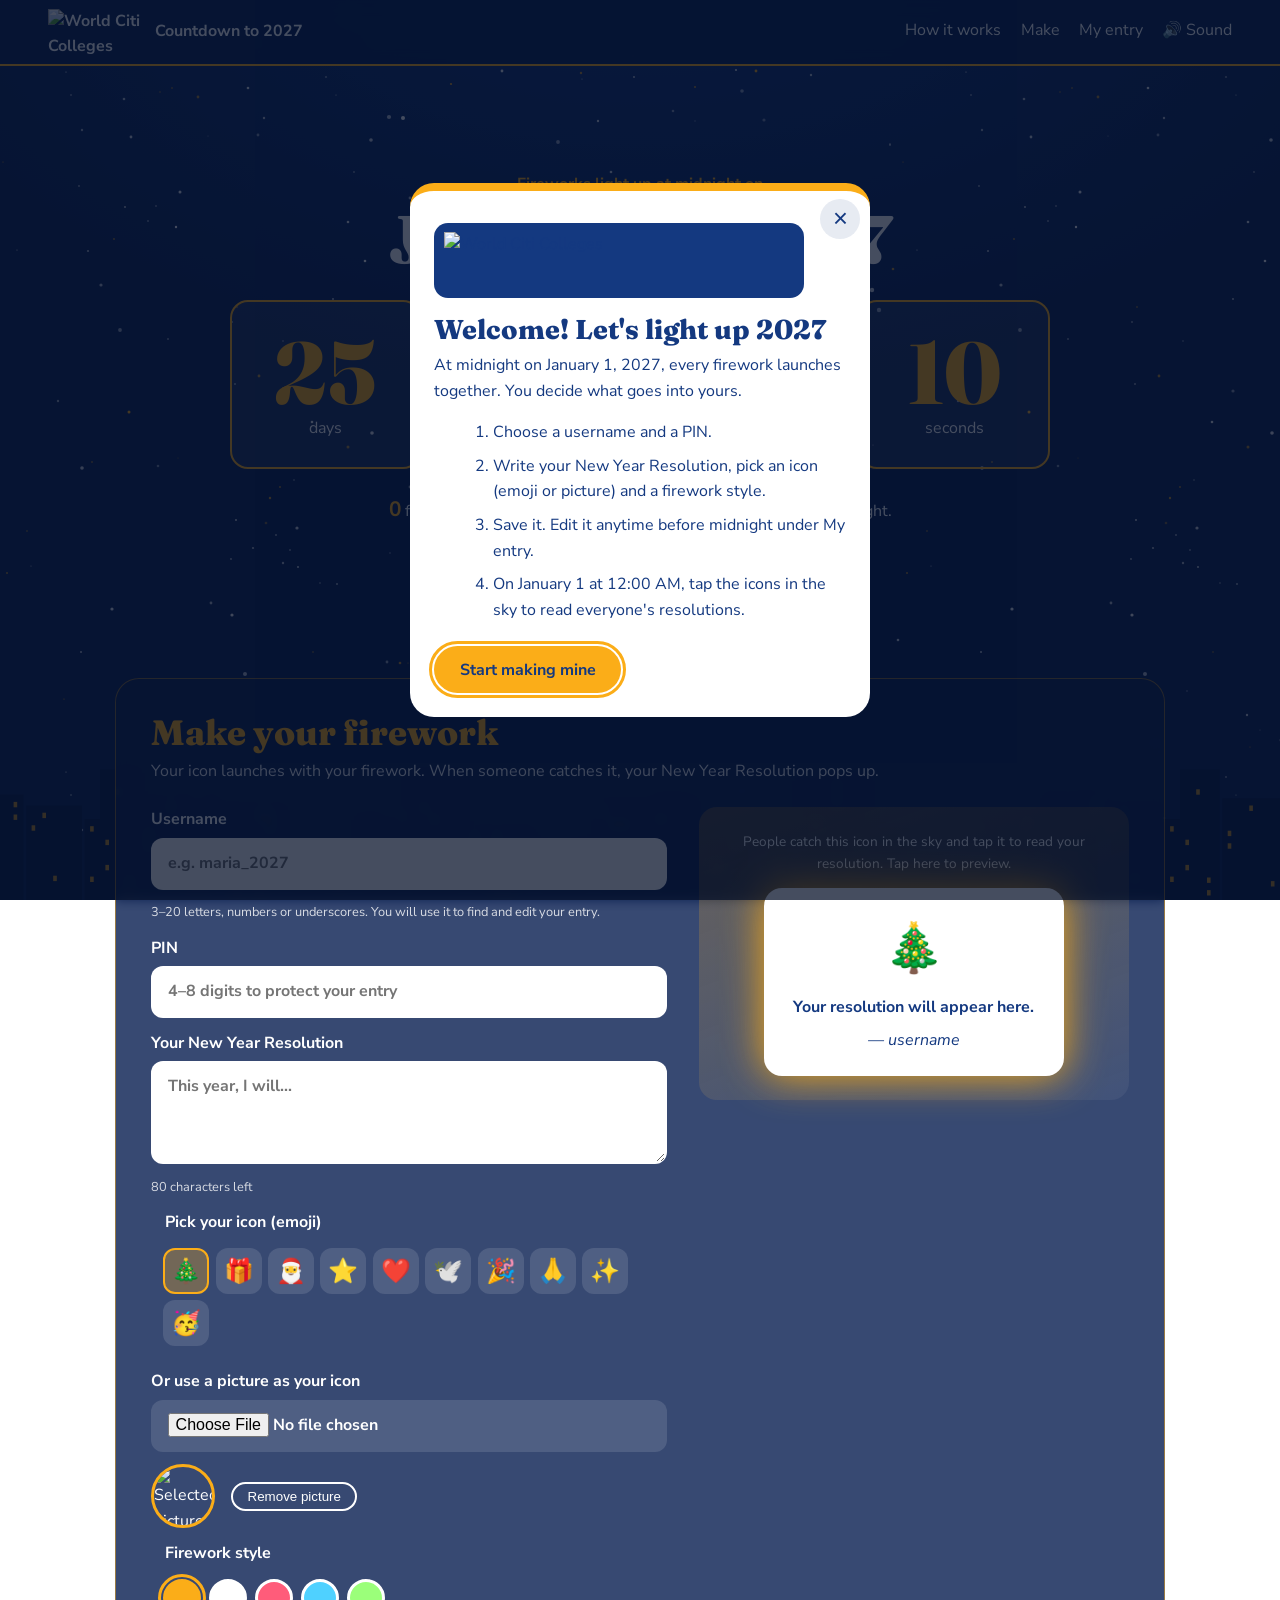
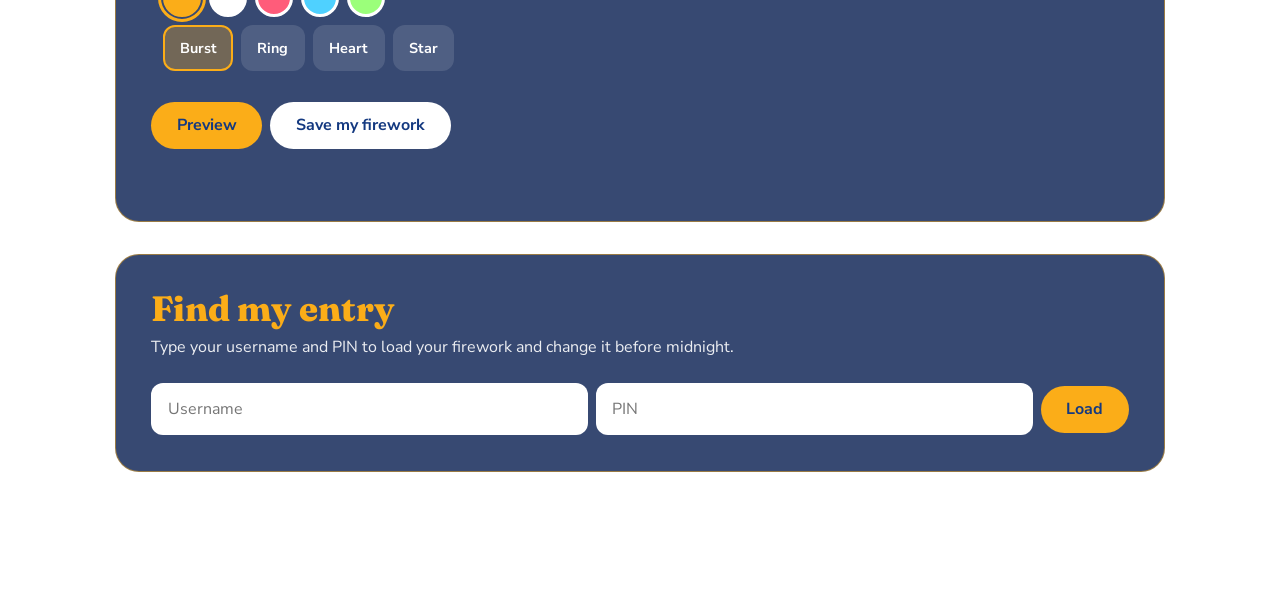
==== index.html @ f2ddfbd0 "Add files via upload" ====
<!DOCTYPE html>
<html lang="en">
<head>
<meta charset="utf-8">
<meta name="viewport" content="width=device-width, initial-scale=1">
<title>Countdown to 2027 · World Citi Colleges</title>
<link rel="icon" href="assets/favicon.png">
<meta name="description" content="Write a message, pick a firework, and watch every entry light up the sky at midnight, January 1, 2027.">
<link rel="preconnect" href="https://fonts.googleapis.com">
<link rel="preconnect" href="https://fonts.gstatic.com" crossorigin>
<link href="https://fonts.googleapis.com/css2?family=Fraunces:opsz,wght@9..144,600;9..144,800&family=Nunito+Sans:wght@400;600;700&display=swap" rel="stylesheet">
<link rel="stylesheet" href="style.css">
</head>
<body>
<canvas id="sky" aria-hidden="true"></canvas>
<div id="gifts" aria-live="polite"></div>

<header class="top">
  <a class="brand" href="#top">
    <img src="assets/logo.png" alt="World Citi Colleges logo" width="96" height="46">
    <span>Countdown to 2027</span>
  </a>
  <nav><button type="button" class="navbtn" id="how">How it works</button><a href="#create">Make</a><a href="#find">My entry</a></nav>
</header>

<main id="top">
  <section class="hero">
    <p class="lead">Fireworks light up at midnight on</p>
    <h1>January 1, 2027</h1>
    <div class="clock" id="clock" role="timer" aria-label="Time left until New Year 2027">
      <div><b id="d">--</b><span>days</span></div>
      <div><b id="h">--</b><span>hours</span></div>
      <div><b id="m">--</b><span>minutes</span></div>
      <div><b id="s">--</b><span>seconds</span></div>
    </div>
    <p class="count"><b id="total">0</b> fireworks waiting to launch. The sky opens to everyone at midnight.</p>
    <a class="btn" href="#create">Make yours</a>
  </section>

  <section class="panel" id="create">
    <h2>Make your firework</h2>
    <p class="sub">Your icon launches with your firework. When someone catches it, your New Year Resolution pops up.</p>
    <div class="grid">
      <div class="form">
        <label>Username <input id="user" maxlength="20" autocomplete="off" placeholder="e.g. maria_2027"></label>
        <small>3–20 letters, numbers or underscores. You will use it to find and edit your entry.</small>
        <label>PIN <input id="pin" type="password" inputmode="numeric" maxlength="8" placeholder="4–8 digits to protect your entry"></label>
        <label>Your New Year Resolution <textarea id="msg" maxlength="140" rows="3" placeholder="This year, I will..."></textarea></label>
        <div class="chars"><span id="left">80</span> characters left</div>

        <fieldset><legend>Pick your icon (emoji)</legend>
          <div class="emojis" id="emojis"></div>
        </fieldset>
        <label>Or use a picture as your icon <input id="img" type="file" accept="image/*"></label>
        <div id="imgrow" hidden><img id="thumb" alt="Selected picture"><button type="button" class="ghost" id="rmimg">Remove picture</button></div>

        <fieldset><legend>Firework style</legend>
          <div class="row" id="colors"></div>
          <div class="row" id="shapes"></div>
        </fieldset>

        <div class="row actions">
          <button class="btn" id="preview" type="button">Preview</button>
          <button class="btn alt" id="save" type="button">Save my firework</button>
        </div>
        <p id="status" role="status"></p>
      </div>
      <aside class="card" id="card" aria-label="Preview of your icon and resolution"><p class="hint">People catch this icon in the sky and tap it to read your resolution. Tap here to preview.</p>
        <div class="bubble"><div class="big" id="pEmoji">🎆</div><img id="pImg" alt="" hidden><p id="pMsg">Your resolution will appear here.</p><i id="pUser">— username</i></div>
      </aside>
    </div>
  </section>

  <section class="panel" id="find">
    <h2>Find my entry</h2>
    <p class="sub">Type your username and PIN to load your firework and change it before midnight.</p>
    <div class="row"><input id="fuser" maxlength="20" placeholder="Username"><input id="fpin" type="password" inputmode="numeric" maxlength="8" placeholder="PIN"><button class="btn" id="load" type="button">Load</button></div>
  </section>
</main>

<aside id="finale" class="toast" hidden><button class="x" type="button" aria-label="Close">×</button><h2>Happy New Year 2027!</h2><p>Tap an icon in the sky to read that person's New Year Resolution.</p></aside>
<div class="modal" id="welcome" hidden><div class="box" role="dialog" aria-modal="true" aria-labelledby="wt"><button class="x" data-close type="button" aria-label="Close">×</button><div class="wl"><img src="assets/logo.png" alt="World Citi Colleges" height="56"></div><h2 id="wt">Welcome! Let's light up 2027</h2><p>At midnight on January 1, 2027, every firework launches together. You decide what goes into yours.</p><ol><li>Choose a username and a PIN.</li><li>Write your New Year Resolution, pick an icon (emoji or picture) and a firework style.</li><li>Save it. Edit it anytime before midnight under My entry.</li><li>On January 1 at 12:00 AM, tap the icons in the sky to read everyone's resolutions.</li></ol><button class="btn" id="wgo" data-close type="button">Start making mine</button></div></div>
<footer>Made with love by the APO of <b>World Citi Colleges Guimba Campus</b>. Merry Christmas and Happy New Year!</footer>
<script src="sky.js"></script>
<script src="fireworks.js"></script>
<script src="app.js"></script>
</body>
</html>
---- style.css ----
:root{--gold:#FBAD18;--navy:#143980;--deep:#0b2254;--white:#fff;--r:18px}
*{box-sizing:border-box;margin:0}
html{scroll-behavior:smooth}
body{font:400 1rem/1.6 "Nunito Sans",system-ui,sans-serif;color:var(--white);background:radial-gradient(1200px 700px at 50% -10%,var(--navy),var(--deep) 70%) fixed;min-height:100vh;overflow-x:hidden}
#sky{position:fixed;inset:0;width:100%;height:100%;z-index:7;pointer-events:none}
#gifts{position:fixed;inset:0;z-index:8;pointer-events:none;overflow:hidden}
main,footer{position:relative;z-index:3}main{padding-top:76px}html{scroll-padding-top:84px}
.top{position:fixed;top:0;left:0;right:0;z-index:20;display:flex;justify-content:space-between;align-items:center;gap:.8rem;padding:.55rem clamp(.8rem,4vw,3rem);background:rgba(11,34,84,.94);backdrop-filter:blur(8px);border-bottom:2px solid var(--gold)}.brand{min-width:0}.brand img{height:46px;width:auto;flex:none}.brand span{white-space:nowrap;overflow:hidden;text-overflow:ellipsis}
.brand{display:flex;align-items:center;gap:.7rem;color:var(--white);text-decoration:none;font-weight:700}
nav{display:flex;align-items:center;gap:1.2rem}nav a,.navbtn{color:var(--white);text-decoration:none;border:0;border-bottom:2px solid transparent;background:none;font:inherit;padding:0;cursor:pointer}nav a:hover,.navbtn:hover{border-color:var(--gold)}
a:focus-visible,button:focus-visible,input:focus-visible,textarea:focus-visible{outline:3px solid var(--gold);outline-offset:2px}
.hero{text-align:center;padding:clamp(2rem,8vw,6rem) 1rem 3rem}
.lead{color:var(--gold);font-weight:700}
h1,h2{font-family:Fraunces,Georgia,serif;font-weight:800;line-height:1.1}
h1{font-size:clamp(2rem,7vw,4.2rem);margin:.3rem 0 1.5rem}
.clock{display:grid;grid-template-columns:repeat(4,minmax(0,1fr));gap:clamp(.4rem,2vw,1.2rem);max-width:820px;margin:0 auto 1.5rem}
.clock div{background:rgba(255,255,255,.08);border:2px solid var(--gold);border-radius:var(--r);padding:clamp(.6rem,3vw,1.6rem) .2rem}
.clock b{display:block;font:800 clamp(2rem,10vw,5.5rem)/1 Fraunces,Georgia,serif;color:var(--gold);font-variant-numeric:tabular-nums}
.clock span{font-size:clamp(.7rem,2.5vw,1rem)}
.count{margin-bottom:1.5rem}.count b{color:var(--gold);font-size:1.3em}
.btn{display:inline-block;background:var(--gold);color:var(--navy);border:0;border-radius:99px;padding:.8rem 1.6rem;font:700 1rem "Nunito Sans",sans-serif;cursor:pointer;text-decoration:none;transition:transform .15s}
.btn:hover{transform:translateY(-2px) scale(1.03)}.btn.alt{background:var(--white)}.btn:disabled{opacity:.5}
.ghost{background:none;border:2px solid var(--white);color:var(--white);border-radius:99px;padding:.3rem .9rem;cursor:pointer}
.panel{max-width:1050px;margin:2rem auto;padding:clamp(1rem,4vw,2.2rem);background:rgba(11,34,84,.82);border:1px solid rgba(251,173,24,.5);border-radius:calc(var(--r) + 6px);backdrop-filter:blur(6px);width:calc(100% - 2rem)}
.panel h2{font-size:clamp(1.5rem,4vw,2.2rem);color:var(--gold)}.sub{margin:.4rem 0 1.4rem;opacity:.9}
.grid{display:grid;grid-template-columns:1.2fr 1fr;gap:2rem}
.form{display:grid;gap:.8rem;align-content:start}
label{display:grid;gap:.3rem;font-weight:700}small,.chars{font-size:.8rem;opacity:.8}
input,textarea{font:inherit;padding:.7rem .9rem;border-radius:12px;border:2px solid transparent;background:var(--white);color:var(--navy);width:100%}
input[type=file]{background:rgba(255,255,255,.12);color:var(--white)}
fieldset{border:0;display:grid;gap:.5rem}legend{font-weight:700;margin-bottom:.4rem}
.row{display:flex;flex-wrap:wrap;gap:.5rem;align-items:center}.row input{flex:1 1 140px;width:auto}
.emojis button,.shape{font-size:1.5rem;width:46px;height:46px;border-radius:12px;border:2px solid transparent;background:rgba(255,255,255,.12);cursor:pointer}
.shape{width:auto;padding:0 .9rem;font:700 .9rem "Nunito Sans",sans-serif;color:var(--white)}
.emojis{display:flex;flex-wrap:wrap;gap:.4rem}
.emojis button[aria-pressed=true],.shape[aria-pressed=true],.sw[aria-pressed=true]{border-color:var(--gold);background:rgba(251,173,24,.3)}
.sw{width:38px;height:38px;border-radius:50%;border:3px solid var(--white);cursor:pointer}.sw[aria-pressed=true]{outline:3px solid var(--gold);outline-offset:2px}
#thumb{width:64px;height:64px;object-fit:cover;border-radius:50%;border:3px solid var(--gold)}#imgrow{display:flex;gap:1rem;align-items:center}
.actions{margin-top:.5rem}#status{min-height:1.5em;font-weight:700}#status.err{color:#ffb4a8}#status.ok{color:var(--gold)}
.card{display:grid;place-items:center;border-radius:var(--r);background:linear-gradient(160deg,rgba(251,173,24,.25),rgba(255,255,255,.05));padding:1.5rem;min-height:260px;position:sticky;top:1rem;align-self:start}
.bubble{background:var(--white);color:var(--navy);border-radius:var(--r);padding:1.4rem;text-align:center;max-width:300px;width:100%;box-shadow:0 0 40px var(--pc,#FBAD18);overflow-wrap:anywhere}
.bubble .big{font-size:3rem}.bubble img{width:110px;height:110px;object-fit:cover;border-radius:50%;border:4px solid var(--gold)}.bubble p{font-weight:700;margin:.5rem 0}
footer{text-align:center;padding:2rem 1rem;opacity:.85}
@media(max-width:760px){.grid{grid-template-columns:1fr}.card{position:static;order:-1;min-height:0}}
@media(prefers-reduced-motion:reduce){.icon{animation:none}html{scroll-behavior:auto}}

@media(max-width:560px){.brand span{display:none}nav{gap:.8rem;font-size:.92rem}}
body.show main,body.show footer{display:none}
.icon{position:absolute;width:58px;height:58px;margin:-29px 0 0 -29px;padding:0;overflow:hidden;border-radius:50%;border:3px solid var(--gold);background:var(--white);font-size:1.9rem;line-height:1;display:grid;place-items:center;cursor:pointer;pointer-events:auto;box-shadow:0 0 22px var(--c,#FBAD18);animation:drift 14s linear forwards,glow 1s ease-in-out infinite alternate}
.icon img{width:100%;height:100%;object-fit:cover}
@keyframes drift{0%{opacity:0;transform:scale(.2)}6%{opacity:1;transform:scale(1)}85%{opacity:1}100%{opacity:0;transform:translate(var(--dx),var(--dy))}}
@keyframes glow{to{box-shadow:0 0 38px 6px var(--c,#FBAD18)}}
.modal{position:fixed;inset:0;z-index:30;display:grid;place-items:center;padding:1rem;background:rgba(5,15,40,.74);overflow:auto}.modal[hidden],.toast[hidden]{display:none}
.box{position:relative;background:var(--white);color:var(--navy);border-radius:calc(var(--r) + 6px);padding:2rem 1.5rem 1.5rem;max-width:460px;width:100%;border-top:8px solid var(--gold);animation:in .25s ease-out}
@keyframes in{from{opacity:0;transform:scale(.92)}}
.box h2,.box h3{font-family:Fraunces,Georgia,serif;font-weight:800;line-height:1.15;margin-bottom:.5rem}.box h2{font-size:1.7rem}
.box ol{margin:1rem 0 1.4rem 1.2rem;display:grid;gap:.5rem}
.x{position:absolute;top:.5rem;right:.6rem;width:40px;height:40px;border-radius:50%;border:0;background:rgba(20,57,128,.1);color:var(--navy);font-size:1.6rem;line-height:1;cursor:pointer}.x:hover{background:var(--gold)}
#reso .box{text-align:center}#reso .ico{font-size:3.4rem}#reso .ico img{width:96px;height:96px;object-fit:cover;border-radius:50%;border:4px solid var(--gold)}
.rtext{font-size:1.25rem;font-weight:700;margin:.4rem 0 .8rem;overflow-wrap:anywhere}
.toast{position:fixed;top:84px;left:50%;transform:translateX(-50%);z-index:9;width:min(92vw,420px);background:var(--white);color:var(--navy);border-radius:var(--r);padding:1rem 3rem 1rem 1.2rem;border-left:8px solid var(--gold);box-shadow:0 8px 30px rgba(0,0,0,.4)}
.toast h2{font-size:1.4rem;margin-bottom:.2rem}
.hint{font-size:.85rem;margin-bottom:.8rem;text-align:center}.card{align-content:center}
.tablewrap{overflow-x:auto}table{width:100%;border-collapse:collapse;min-width:560px}th,td{padding:.6rem;border-bottom:1px solid rgba(255,255,255,.18);text-align:left;vertical-align:middle}
td img{width:38px;height:38px;border-radius:50%;object-fit:cover}tr.hid{opacity:.45}.dot{display:inline-block;width:12px;height:12px;border-radius:50%;margin-right:.4rem;border:1px solid #fff}

.sw2{display:flex;align-items:center;gap:.7rem;margin:.7rem 0}.box input[type=checkbox]{width:22px;height:22px;accent-color:var(--navy);flex:none}
.box input[type=range]{padding:0;accent-color:var(--navy);background:none}.box small{display:block;margin:.8rem 0 1rem}
.toast small.snd{display:block;margin-top:.4rem;font-weight:700}
@media(max-width:560px){.lb{display:none}#sndBtn .ic{font-size:1.2rem}}
.box select{font:inherit;padding:.6rem .8rem;border-radius:12px;border:2px solid var(--navy);background:#fff;color:var(--navy);width:100%}.box label{margin-top:.6rem}

#stars,#stars2,#skyline,#bg{position:fixed;pointer-events:none;z-index:0}
#stars,#stars2{inset:0;background-size:900px 700px;animation:tw 5s ease-in-out infinite alternate}#stars2{background-position:300px 200px;animation-duration:8s;animation-delay:-3s}
@keyframes tw{from{opacity:.35}to{opacity:1}}
#skyline{left:0;right:0;bottom:0;height:clamp(70px,16vh,150px);background-repeat:repeat-x;background-size:auto 100%;background-position:bottom}
#bg{inset:0;width:100%;height:100%;opacity:.4}body.show #bg{opacity:.25}
.icon.school{width:88px;height:88px;margin:-44px 0 0 -44px;background:var(--navy)}.icon.school img{object-fit:contain;padding:9px}
#reso .ico.school{background:var(--navy);border-radius:14px;padding:.8rem;margin-bottom:.8rem}
#reso .ico.school img{width:100%;max-width:240px;height:auto;border:0;border-radius:0;object-fit:contain}
.wl{background:var(--navy);border-radius:14px;padding:.6rem;margin:0 2.6rem 1rem 0}.wl img{display:block;height:56px;width:auto;margin:auto}
@media(max-width:560px){.brand img{height:38px}nav{gap:.6rem;font-size:.82rem}}
@media(prefers-reduced-motion:reduce){#stars,#stars2{animation:none}}
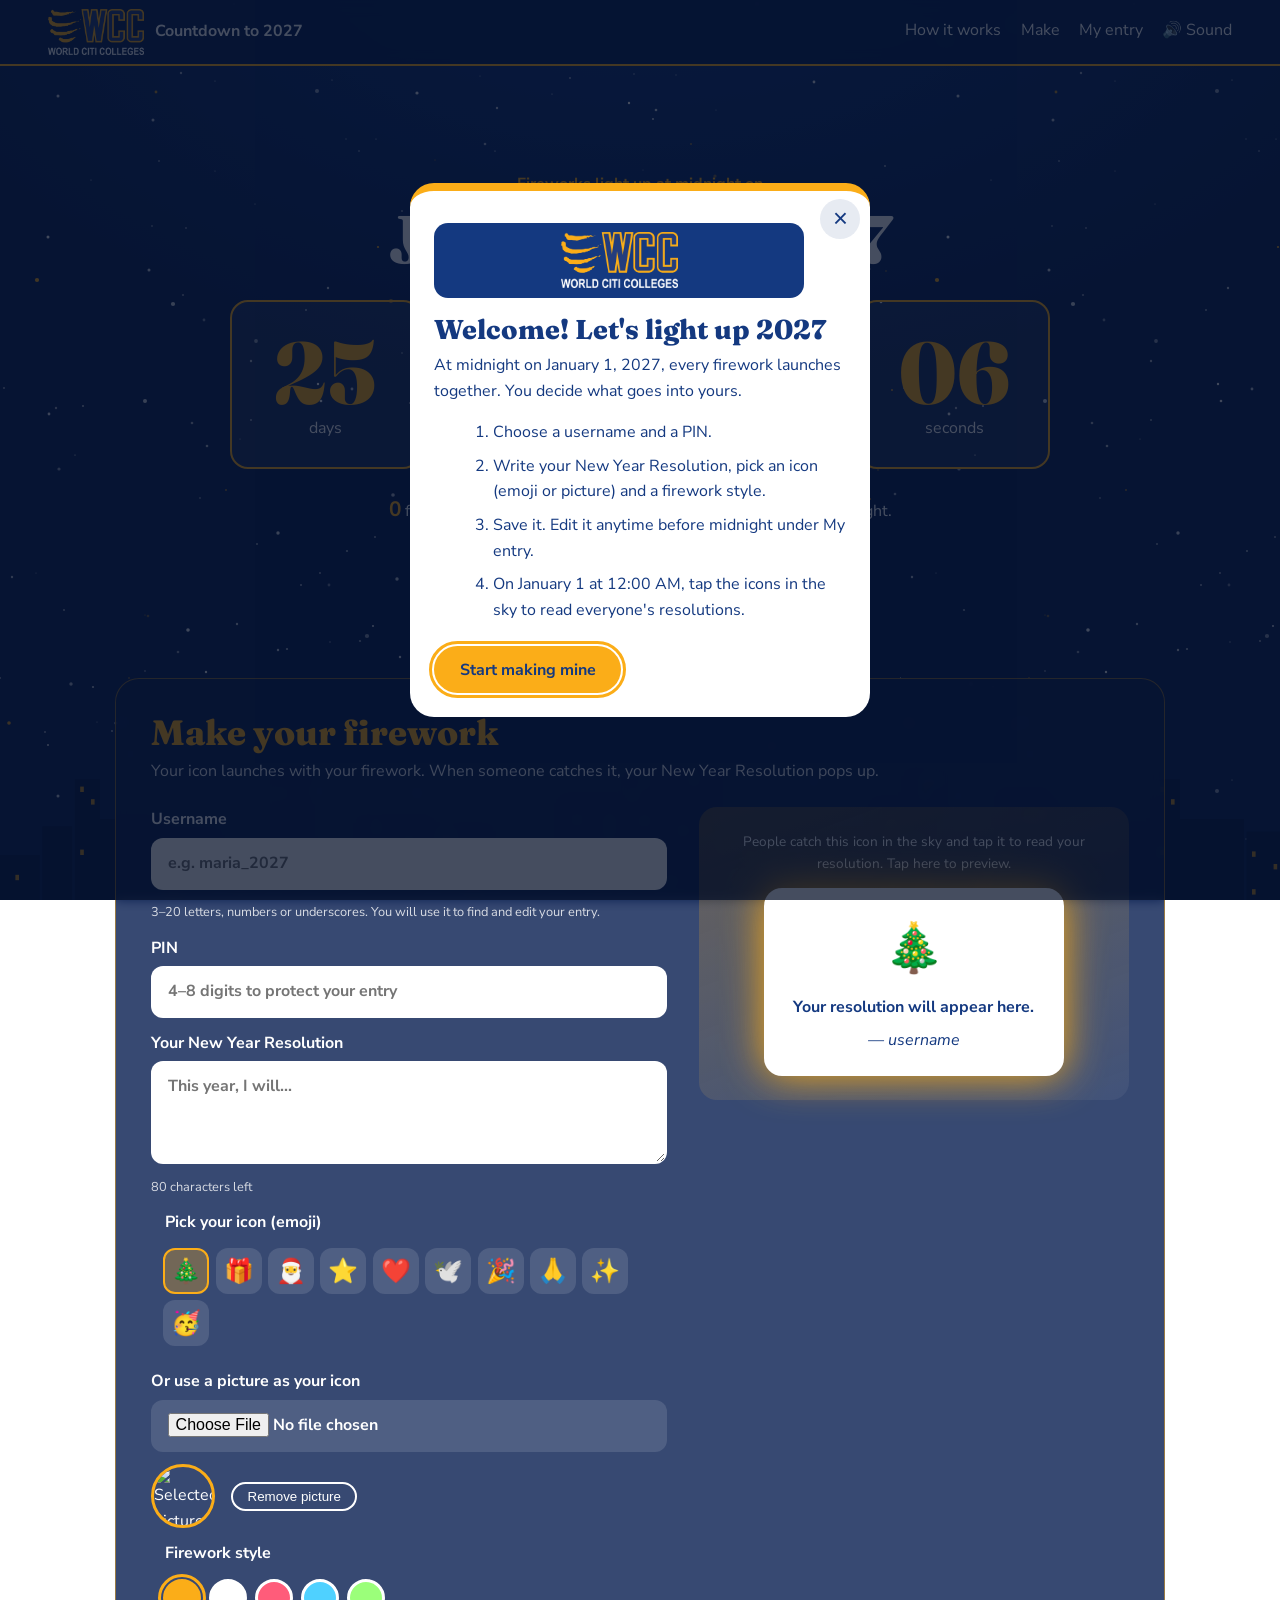
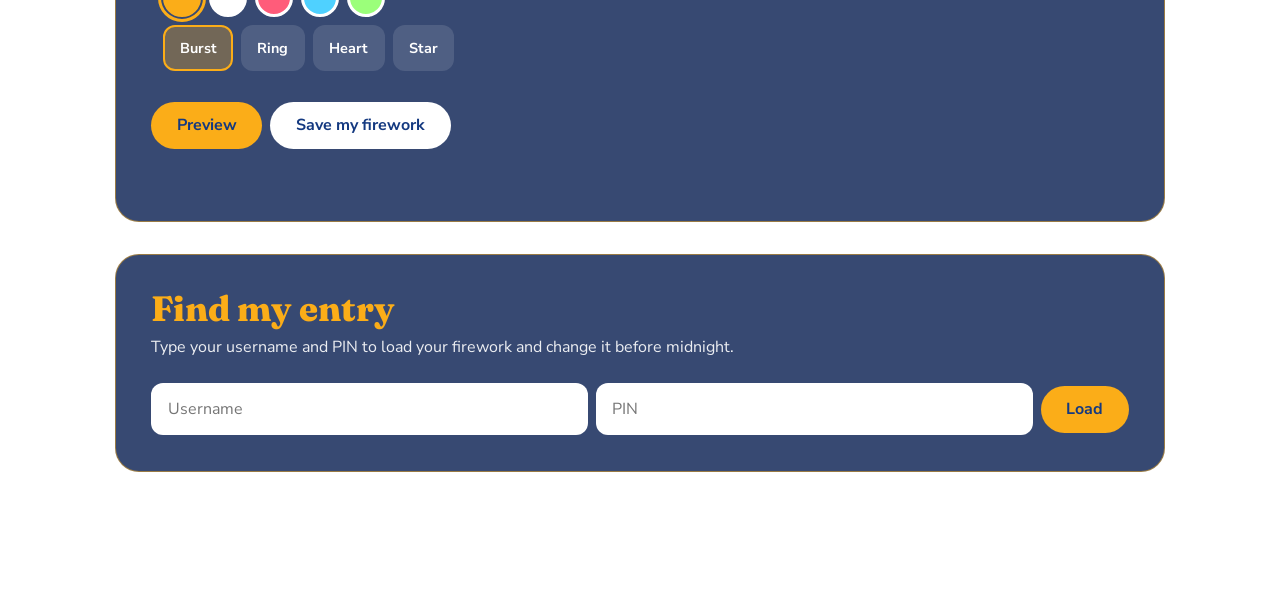
==== commit ada5c842: "Fix footer formatting in index.html" ====
--- a/index.html
+++ b/index.html
@@ -80,7 +80,7 @@
 
 <aside id="finale" class="toast" hidden><button class="x" type="button" aria-label="Close">×</button><h2>Happy New Year 2027!</h2><p>Tap an icon in the sky to read that person's New Year Resolution.</p></aside>
 <div class="modal" id="welcome" hidden><div class="box" role="dialog" aria-modal="true" aria-labelledby="wt"><button class="x" data-close type="button" aria-label="Close">×</button><div class="wl"><img src="assets/logo.png" alt="World Citi Colleges" height="56"></div><h2 id="wt">Welcome! Let's light up 2027</h2><p>At midnight on January 1, 2027, every firework launches together. You decide what goes into yours.</p><ol><li>Choose a username and a PIN.</li><li>Write your New Year Resolution, pick an icon (emoji or picture) and a firework style.</li><li>Save it. Edit it anytime before midnight under My entry.</li><li>On January 1 at 12:00 AM, tap the icons in the sky to read everyone's resolutions.</li></ol><button class="btn" id="wgo" data-close type="button">Start making mine</button></div></div>
-<footer>Made with love by the APO of <b>World Citi Colleges Guimba Campus</b>. Merry Christmas and Happy New Year!</footer>
+<footer>Made with love by<b>World Citi Colleges Guimba Campus</b>. Merry Christmas and Happy New Year!</footer>
 <script src="sky.js"></script>
 <script src="fireworks.js"></script>
 <script src="app.js"></script>
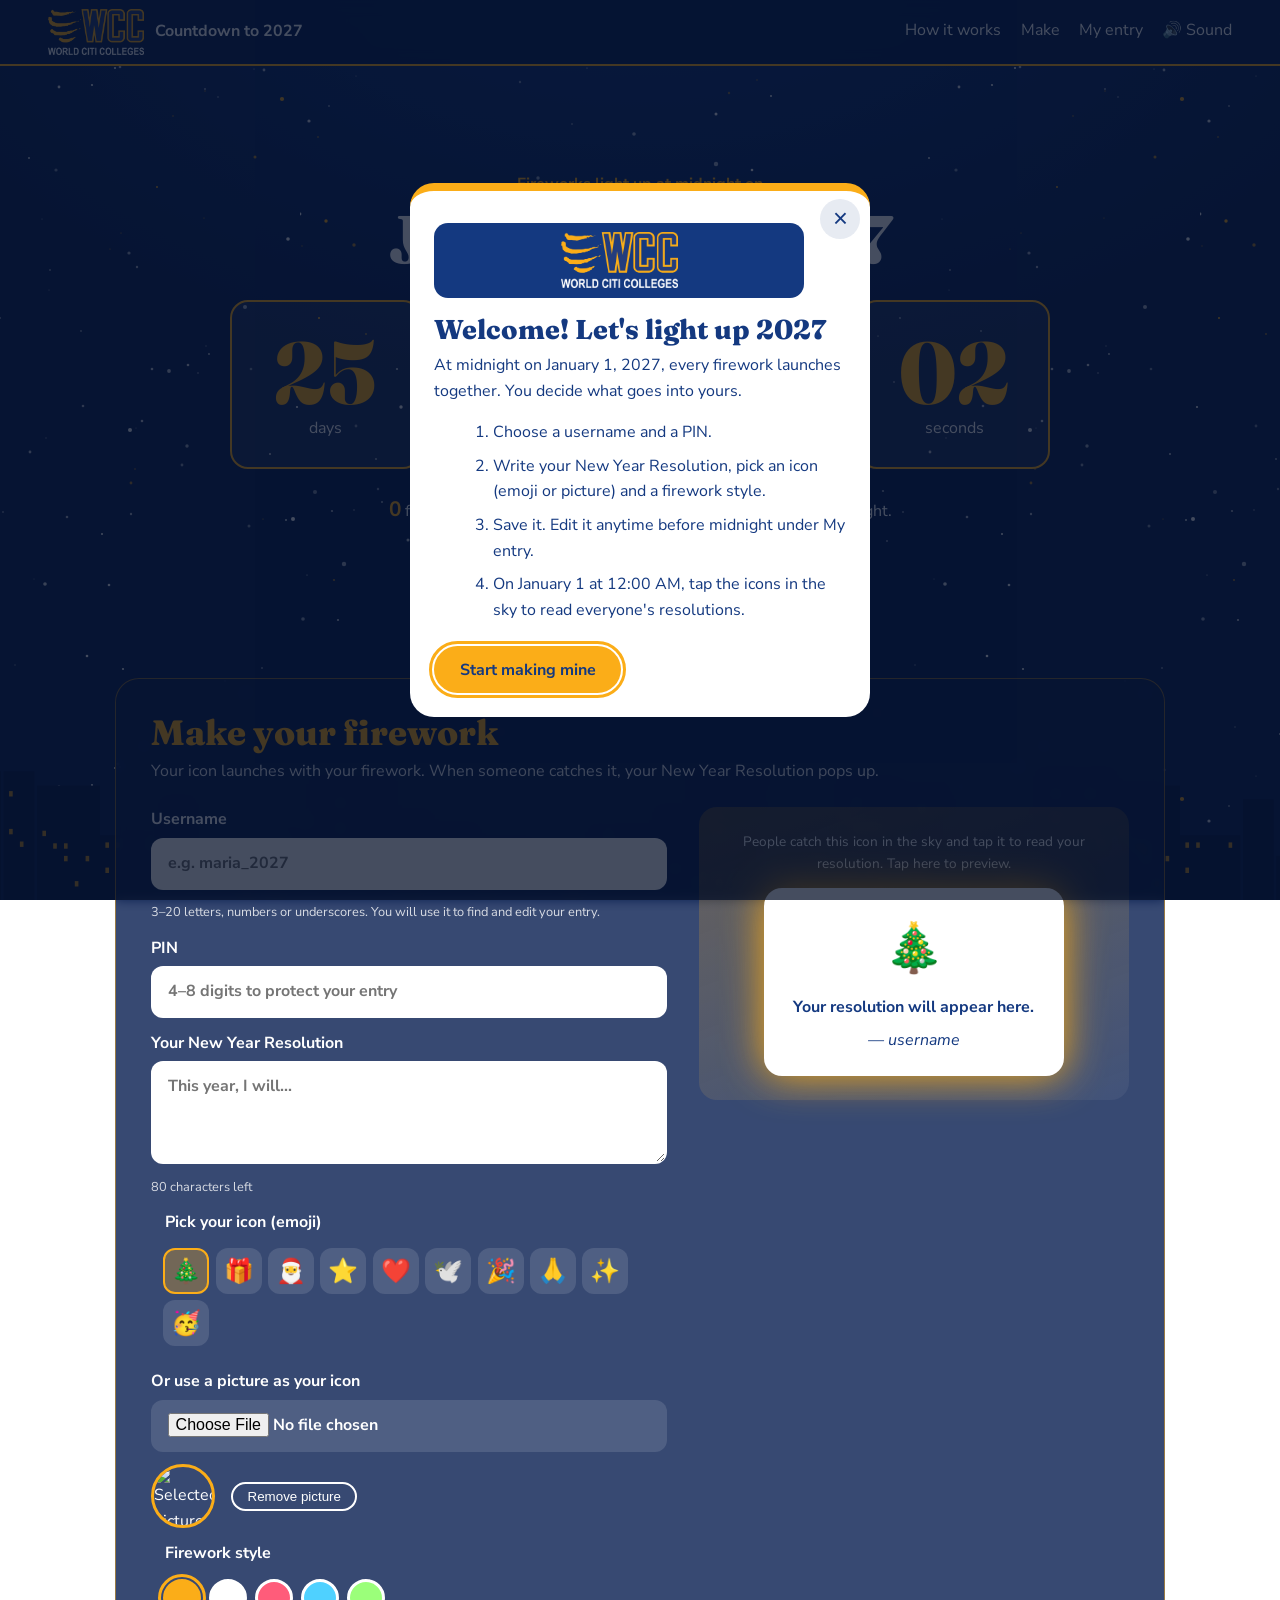
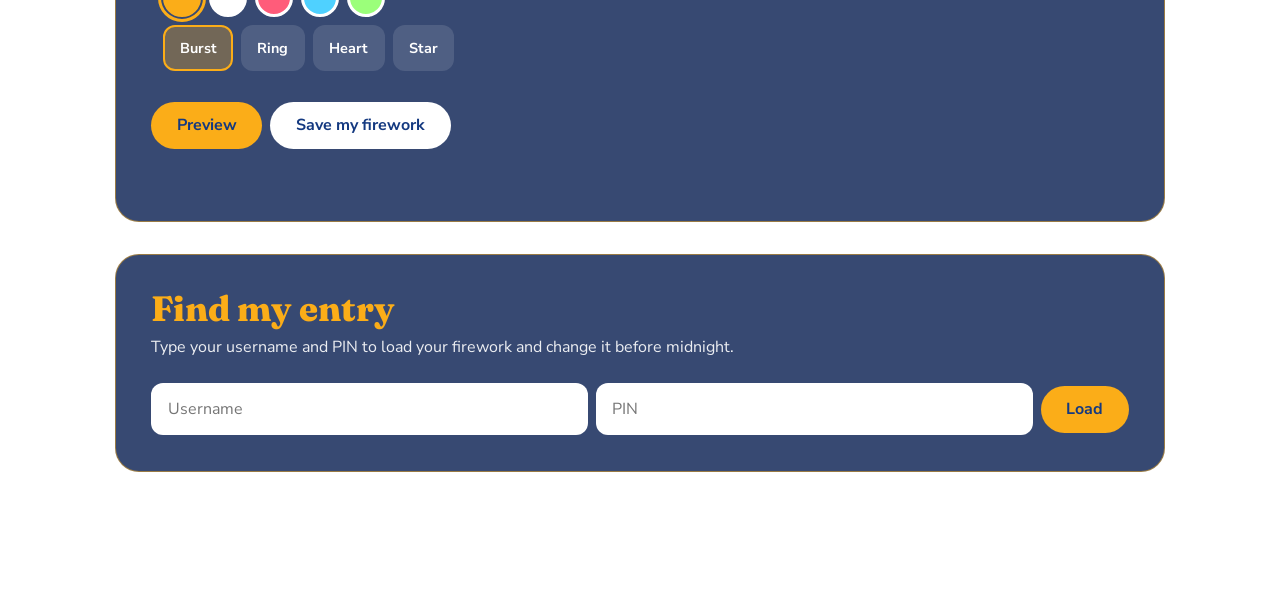
==== commit 94345a47: "Fix footer HTML formatting in index.html" ====
--- a/index.html
+++ b/index.html
@@ -80,7 +80,7 @@
 
 <aside id="finale" class="toast" hidden><button class="x" type="button" aria-label="Close">×</button><h2>Happy New Year 2027!</h2><p>Tap an icon in the sky to read that person's New Year Resolution.</p></aside>
 <div class="modal" id="welcome" hidden><div class="box" role="dialog" aria-modal="true" aria-labelledby="wt"><button class="x" data-close type="button" aria-label="Close">×</button><div class="wl"><img src="assets/logo.png" alt="World Citi Colleges" height="56"></div><h2 id="wt">Welcome! Let's light up 2027</h2><p>At midnight on January 1, 2027, every firework launches together. You decide what goes into yours.</p><ol><li>Choose a username and a PIN.</li><li>Write your New Year Resolution, pick an icon (emoji or picture) and a firework style.</li><li>Save it. Edit it anytime before midnight under My entry.</li><li>On January 1 at 12:00 AM, tap the icons in the sky to read everyone's resolutions.</li></ol><button class="btn" id="wgo" data-close type="button">Start making mine</button></div></div>
-<footer>Made with love by<b>World Citi Colleges Guimba Campus</b>. Merry Christmas and Happy New Year!</footer>
+<footer>Made with love by <b>World Citi Colleges Guimba Campus</b>. Merry Christmas and Happy New Year!</footer>
 <script src="sky.js"></script>
 <script src="fireworks.js"></script>
 <script src="app.js"></script>
